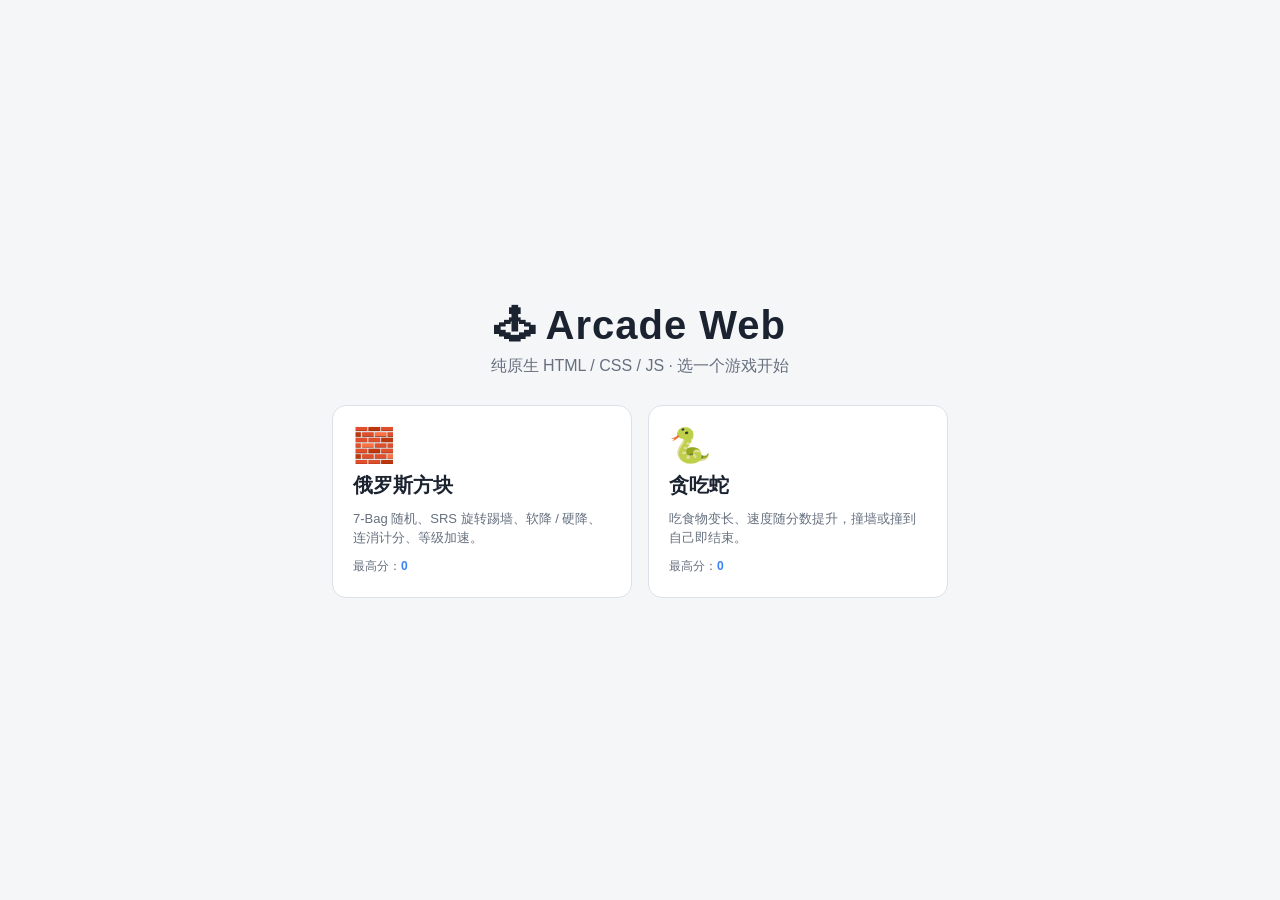
==== index.html @ 410291de "Arcade Web: Tetris + Snake static game site Pure HTML/CSS/JS canvas games with a game-picker entry p" ====
<!DOCTYPE html>
<html lang="zh-CN">
<head>
<meta charset="UTF-8">
<meta name="viewport" content="width=device-width, initial-scale=1.0, viewport-fit=cover">
<title>Arcade Web · 小游戏站</title>
<link rel="stylesheet" href="css/style.css">
</head>
<body>
<main class="home">
  <h1>🕹 Arcade Web</h1>
  <p class="sub">纯原生 HTML / CSS / JS · 选一个游戏开始</p>
  <div class="game-cards">
    <a class="card" href="tetris.html" id="card-tetris">
      <span class="glyph">🧱</span>
      <h2>俄罗斯方块</h2>
      <p>7-Bag 随机、SRS 旋转踢墙、软降 / 硬降、连消计分、等级加速。</p>
      <span class="best">最高分：<strong id="best-tetris">0</strong></span>
    </a>
    <a class="card" href="snake.html" id="card-snake">
      <span class="glyph">🐍</span>
      <h2>贪吃蛇</h2>
      <p>吃食物变长、速度随分数提升，撞墙或撞到自己即结束。</p>
      <span class="best">最高分：<strong id="best-snake">0</strong></span>
    </a>
  </div>
</main>
<script>
  document.getElementById('best-tetris').textContent =
    localStorage.getItem('tetris.best.score') || '0';
  document.getElementById('best-snake').textContent =
    localStorage.getItem('snake.best.score') || '0';
</script>
</body>
</html>
---- css/style.css ----
:root {
  --bg: #f5f6f8;
  --panel: #ffffff;
  --text: #1c2330;
  --muted: #66707f;
  --accent: #3b82f6;
  --accent-contrast: #ffffff;
  --board-bg: #10151d;
  --grid-line: rgba(255, 255, 255, 0.05);
  --border: #dde1e7;
  --danger: #e05252;
}
@media (prefers-color-scheme: dark) {
  :root {
    --bg: #14181f;
    --panel: #1d232e;
    --text: #e8ecf2;
    --muted: #97a1b0;
    --accent: #5b9bff;
    --accent-contrast: #0c111a;
    --board-bg: #0b0f16;
    --grid-line: rgba(255, 255, 255, 0.045);
    --border: #2c3542;
    --danger: #ff6b6b;
  }
}
* { box-sizing: border-box; margin: 0; padding: 0; }
html, body { height: 100%; }
body {
  background: var(--bg);
  color: var(--text);
  font-family: -apple-system, BlinkMacSystemFont, "Segoe UI", Roboto, "Helvetica Neue", Arial, sans-serif;
  -webkit-tap-highlight-color: transparent;
  overflow-x: hidden;
}
button {
  font: inherit;
  cursor: pointer;
  border: 1px solid var(--border);
  background: var(--panel);
  color: var(--text);
  border-radius: 8px;
  padding: 8px 14px;
  touch-action: manipulation;
  user-select: none;
}
button.primary {
  background: var(--accent);
  color: var(--accent-contrast);
  border-color: transparent;
  font-weight: 600;
}
button:active { transform: translateY(1px); }

/* ---------- home ---------- */
.home {
  min-height: 100dvh;
  display: flex;
  flex-direction: column;
  align-items: center;
  justify-content: center;
  padding: 24px 16px;
  gap: 8px;
}
.home h1 { font-size: clamp(26px, 7vw, 40px); letter-spacing: 1px; }
.home .sub { color: var(--muted); margin-bottom: 20px; }
.game-cards {
  display: flex;
  flex-wrap: wrap;
  gap: 16px;
  justify-content: center;
  width: 100%;
  max-width: 640px;
}
.card {
  flex: 1 1 240px;
  max-width: 300px;
  background: var(--panel);
  border: 1px solid var(--border);
  border-radius: 14px;
  padding: 22px 20px;
  text-decoration: none;
  color: var(--text);
  display: flex;
  flex-direction: column;
  gap: 10px;
  transition: transform 0.12s ease, box-shadow 0.12s ease;
}
.card:hover { transform: translateY(-3px); box-shadow: 0 8px 24px rgba(0,0,0,0.12); }
.card .glyph { font-size: 34px; line-height: 1; }
.card h2 { font-size: 20px; }
.card p { color: var(--muted); font-size: 13px; line-height: 1.5; }
.card .best { font-size: 12px; color: var(--muted); margin-top: auto; }
.card .best strong { color: var(--accent); }

/* ---------- game shell ---------- */
.shell {
  min-height: 100dvh;
  display: flex;
  flex-direction: column;
  align-items: center;
  padding: 10px 10px 24px;
  gap: 10px;
  max-width: 560px;
  margin: 0 auto;
  width: 100%;
}
.topbar {
  width: 100%;
  display: flex;
  align-items: center;
  justify-content: space-between;
  gap: 8px;
}
.topbar h1 { font-size: 18px; }
.topbar .nav { display: flex; gap: 8px; }
.topbar button { padding: 6px 12px; font-size: 13px; }
.hud {
  width: 100%;
  display: flex;
  gap: 8px;
  justify-content: space-between;
  flex-wrap: wrap;
}
.stat {
  background: var(--panel);
  border: 1px solid var(--border);
  border-radius: 10px;
  padding: 6px 12px;
  min-width: 0;
}
.stat .label { font-size: 11px; color: var(--muted); text-transform: uppercase; letter-spacing: 0.5px; }
.stat .value { font-size: 18px; font-weight: 700; font-variant-numeric: tabular-nums; }
.stage {
  position: relative;
  width: 100%;
  display: flex;
  gap: 10px;
  justify-content: center;
  align-items: flex-start;
}
canvas.board {
  background: var(--board-bg);
  border: 1px solid var(--border);
  border-radius: 10px;
  display: block;
  max-width: 100%;
  touch-action: none;
}
.side { display: flex; flex-direction: column; gap: 8px; width: 96px; flex-shrink: 0; }
.side .panel {
  background: var(--panel);
  border: 1px solid var(--border);
  border-radius: 10px;
  padding: 8px;
  text-align: center;
}
.side .panel .label { font-size: 11px; color: var(--muted); margin-bottom: 4px; }
canvas.preview { display: block; margin: 0 auto; }

.overlay {
  position: absolute;
  inset: 0;
  display: none;
  align-items: center;
  justify-content: center;
  background: rgba(8, 10, 14, 0.72);
  border-radius: 10px;
  z-index: 5;
}
.overlay.show { display: flex; }
.overlay .box {
  background: var(--panel);
  border: 1px solid var(--border);
  border-radius: 12px;
  padding: 20px 24px;
  text-align: center;
  min-width: 220px;
  max-width: 86%;
}
.overlay h2 { font-size: 20px; margin-bottom: 10px; }
.overlay .row { display: flex; justify-content: space-between; gap: 18px; font-size: 14px; padding: 3px 0; }
.overlay .row span:last-child { font-weight: 700; font-variant-numeric: tabular-nums; }
.overlay .newbest { color: var(--accent); font-size: 12px; font-weight: 700; margin-top: 4px; min-height: 14px; }
.overlay .actions { margin-top: 14px; display: flex; gap: 8px; justify-content: center; flex-wrap: wrap; }

.hint { color: var(--muted); font-size: 12px; text-align: center; line-height: 1.6; }

/* touch pad */
.touchpad {
  display: none;
  width: 100%;
  max-width: 320px;
  grid-template-columns: repeat(3, 1fr);
  gap: 8px;
  margin-top: 4px;
}
.touchpad button {
  padding: 14px 0;
  font-size: 18px;
  border-radius: 12px;
  background: var(--panel);
}
.touchpad .wide { grid-column: span 3; }
@media (pointer: coarse) {
  .touchpad { display: grid; }
  .hint.kbd { display: none; }
}
@media (max-width: 380px) {
  .side { width: 78px; }
  .stat .value { font-size: 15px; }
}
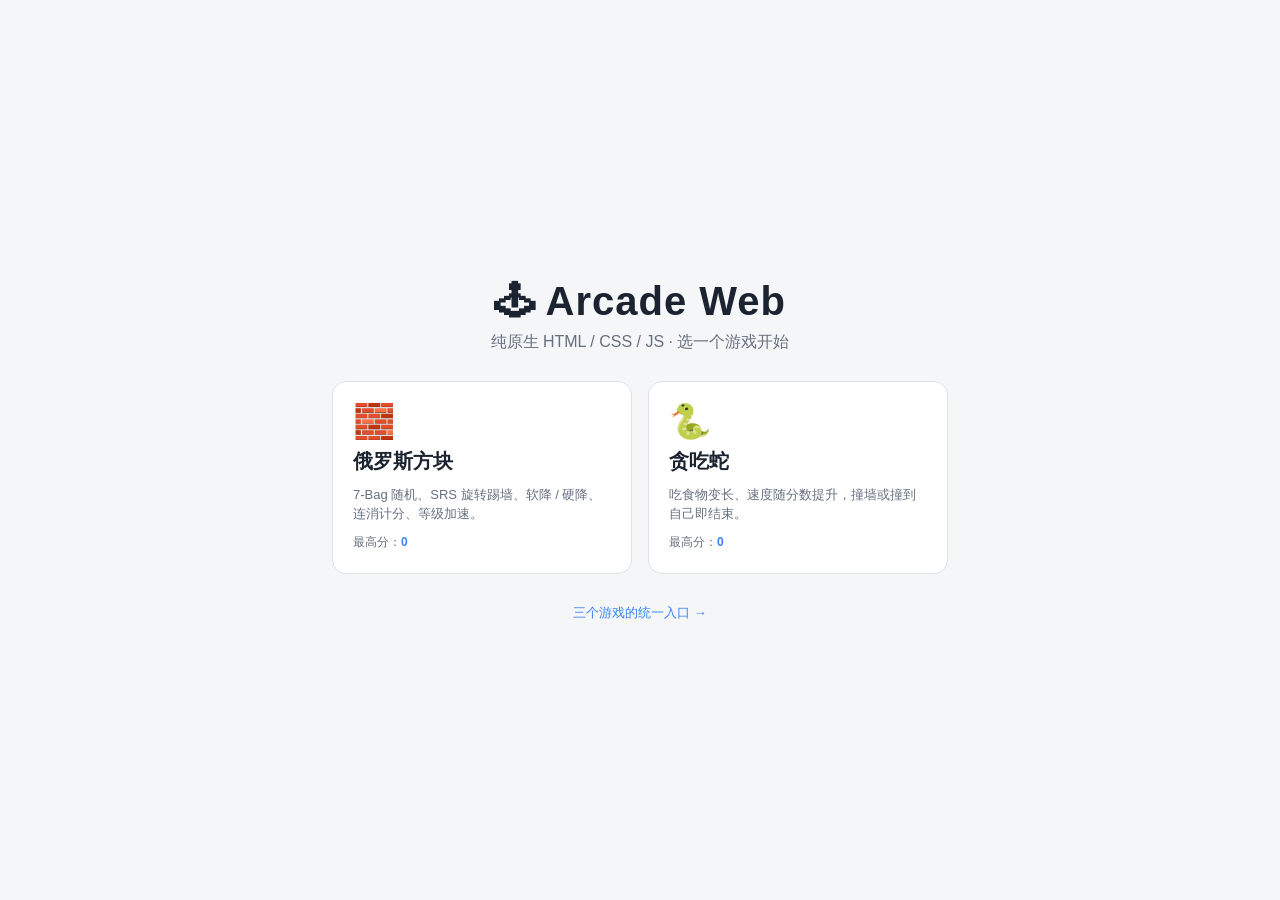
==== commit 64f93a37: "feat: link to games-hub entry and show today's visit count Add a "返回入口" crumb to both game pages and" ====
--- a/index.html
+++ b/index.html
@@ -24,6 +24,7 @@
       <span class="best">最高分：<strong id="best-snake">0</strong></span>
     </a>
   </div>
+  <p class="hub-line"><a href="https://tianbin-dev.github.io/games-hub/">三个游戏的统一入口 →</a></p>
 </main>
 <script>
   document.getElementById('best-tetris').textContent =
--- a/css/style.css
+++ b/css/style.css
@@ -92,6 +92,9 @@
 .card p { color: var(--muted); font-size: 13px; line-height: 1.5; }
 .card .best { font-size: 12px; color: var(--muted); margin-top: auto; }
 .card .best strong { color: var(--accent); }
+.hub-line { font-size: 13px; margin-top: 22px; }
+.hub-line a { color: var(--accent); text-decoration: none; }
+.hub-line a:hover { text-decoration: underline; }
 
 /* ---------- game shell ---------- */
 .shell {
@@ -185,6 +188,14 @@
 .overlay .actions { margin-top: 14px; display: flex; gap: 8px; justify-content: center; flex-wrap: wrap; }
 
 .hint { color: var(--muted); font-size: 12px; text-align: center; line-height: 1.6; }
+.hint.sitevisit { font-variant-numeric: tabular-nums; }
+.crumb { width: 100%; text-align: left; font-size: 12px; line-height: 1; }
+.crumb a {
+  color: var(--muted);
+  text-decoration: none;
+  border-bottom: 1px dotted var(--border);
+}
+.crumb a:hover { color: var(--accent); }
 
 /* touch pad */
 .touchpad {
